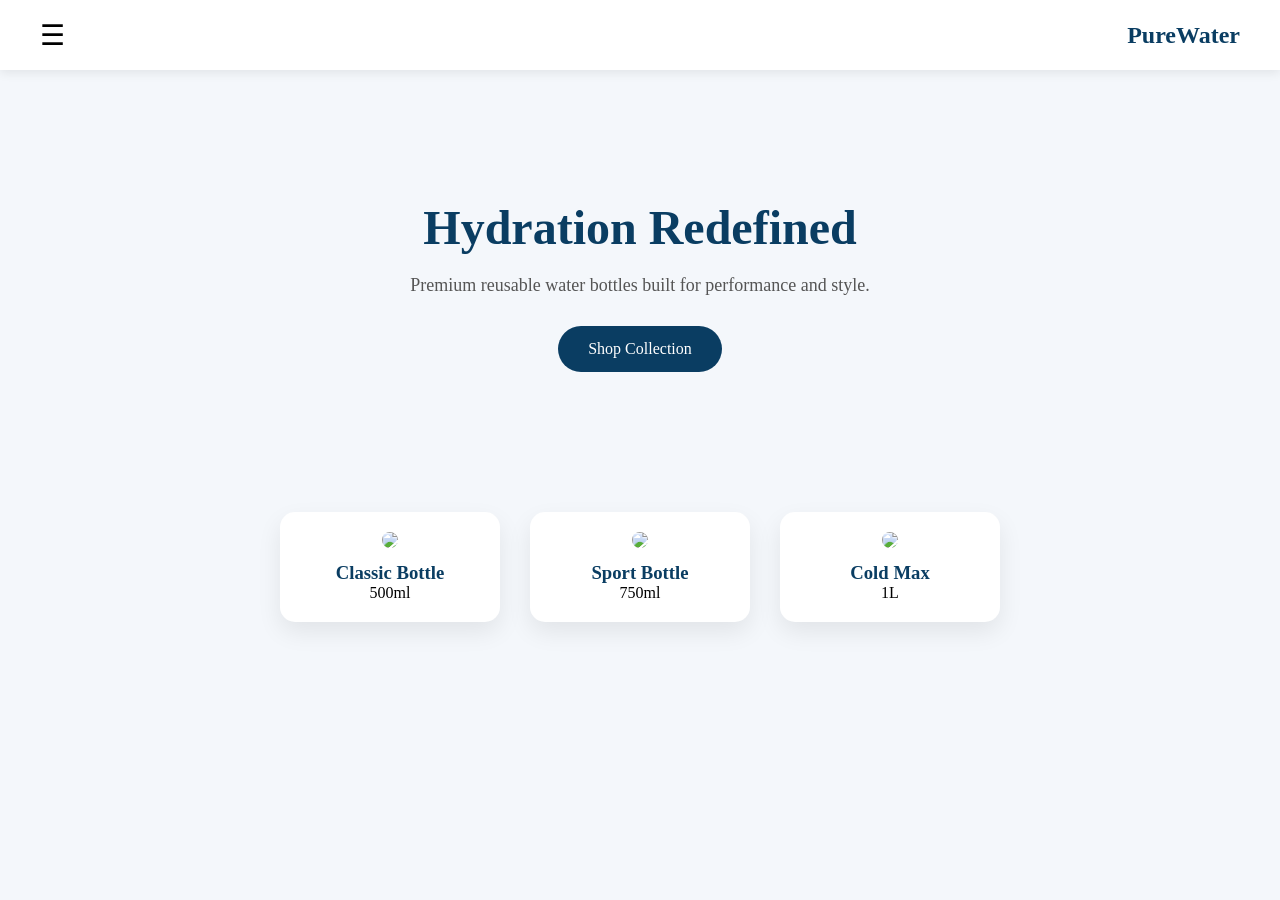
==== index.html @ 7e076cb0 "Add files via upload" ====
<!DOCTYPE html>

<html>
<head>
<title>PureWater | Home</title>

<style>

*{
margin:0;
padding:0;
box-sizing:border-box;
font-family:Segoe UI;
}

body{
background:#f4f7fb;
}

/* NAVBAR */

.navbar{
position:fixed;
top:0;
width:100%;
height:70px;
background:white;
display:flex;
align-items:center;
justify-content:space-between;
padding:0 40px;
box-shadow:0 3px 10px rgba(0,0,0,0.08);
z-index:1000;
}

.logo{
font-size:24px;
font-weight:bold;
color:#0a3d62;
}

.menu-btn{
font-size:28px;
cursor:pointer;
}

/* SIDEBAR */

.sidebar{
position:fixed;
left:-260px;
top:0;
width:260px;
height:100%;
background:#0a3d62;
color:white;
padding:40px;
transition:0.4s;
z-index:2000;
}

.sidebar.active{
left:0;
}

.sidebar h2{
margin-bottom:30px;
}

.sidebar a{
display:block;
color:white;
text-decoration:none;
margin:15px 0;
font-size:18px;
}

.sidebar a:hover{
color:#9bd2ff;
}

/* OVERLAY */

.overlay{
position:fixed;
width:100%;
height:100%;
background:rgba(0,0,0,0.3);
opacity:0;
visibility:hidden;
transition:0.3s;
}

.overlay.active{
opacity:1;
visibility:visible;
}

/* HERO */

.hero{
margin-top:120px;
padding:80px;
text-align:center;
}

.hero h1{
font-size:48px;
color:#0a3d62;
margin-bottom:20px;
}

.hero p{
font-size:18px;
color:#555;
margin-bottom:30px;
}

.hero button{
padding:14px 30px;
border:none;
background:#0a3d62;
color:white;
border-radius:30px;
font-size:16px;
cursor:pointer;
}

/* PRODUCTS */

.products{
display:flex;
justify-content:center;
gap:30px;
padding:60px;
flex-wrap:wrap;
}

.card{
background:white;
padding:20px;
border-radius:15px;
width:220px;
text-align:center;
box-shadow:0 10px 25px rgba(0,0,0,0.08);
transition:0.3s;
}

.card:hover{
transform:translateY(-10px);
}

.card img{
width:100%;
border-radius:10px;
}

.card h3{
margin-top:10px;
color:#0a3d62;
}

</style>

</head>

<body>

<div class="sidebar" id="sidebar">

<h2>Menu</h2>

<a href="home.html">Home</a> <a href="gallery.html">Gallery</a> <a href="contact.html">Contact</a>

</div>

<div class="overlay" id="overlay" onclick="toggleMenu()"></div>

<div class="navbar">

<div class="menu-btn" onclick="toggleMenu()">☰</div>

<div class="logo">PureWater</div>

</div>

<div class="hero">

<h1>Hydration Redefined</h1>

<p>Premium reusable water bottles built for performance and style.</p>

<button>Shop Collection</button>

</div>

<div class="products">

<div class="card">
<img src="https://via.placeholder.com/200">
<h3>Classic Bottle</h3>
<p>500ml</p>
</div>

<div class="card">
<img src="https://via.placeholder.com/200">
<h3>Sport Bottle</h3>
<p>750ml</p>
</div>

<div class="card">
<img src="https://via.placeholder.com/200">
<h3>Cold Max</h3>
<p>1L</p>
</div>

</div>

<script>

function toggleMenu(){
document.getElementById("sidebar").classList.toggle("active");
document.getElementById("overlay").classList.toggle("active");
}

</script>

</body>
</html>
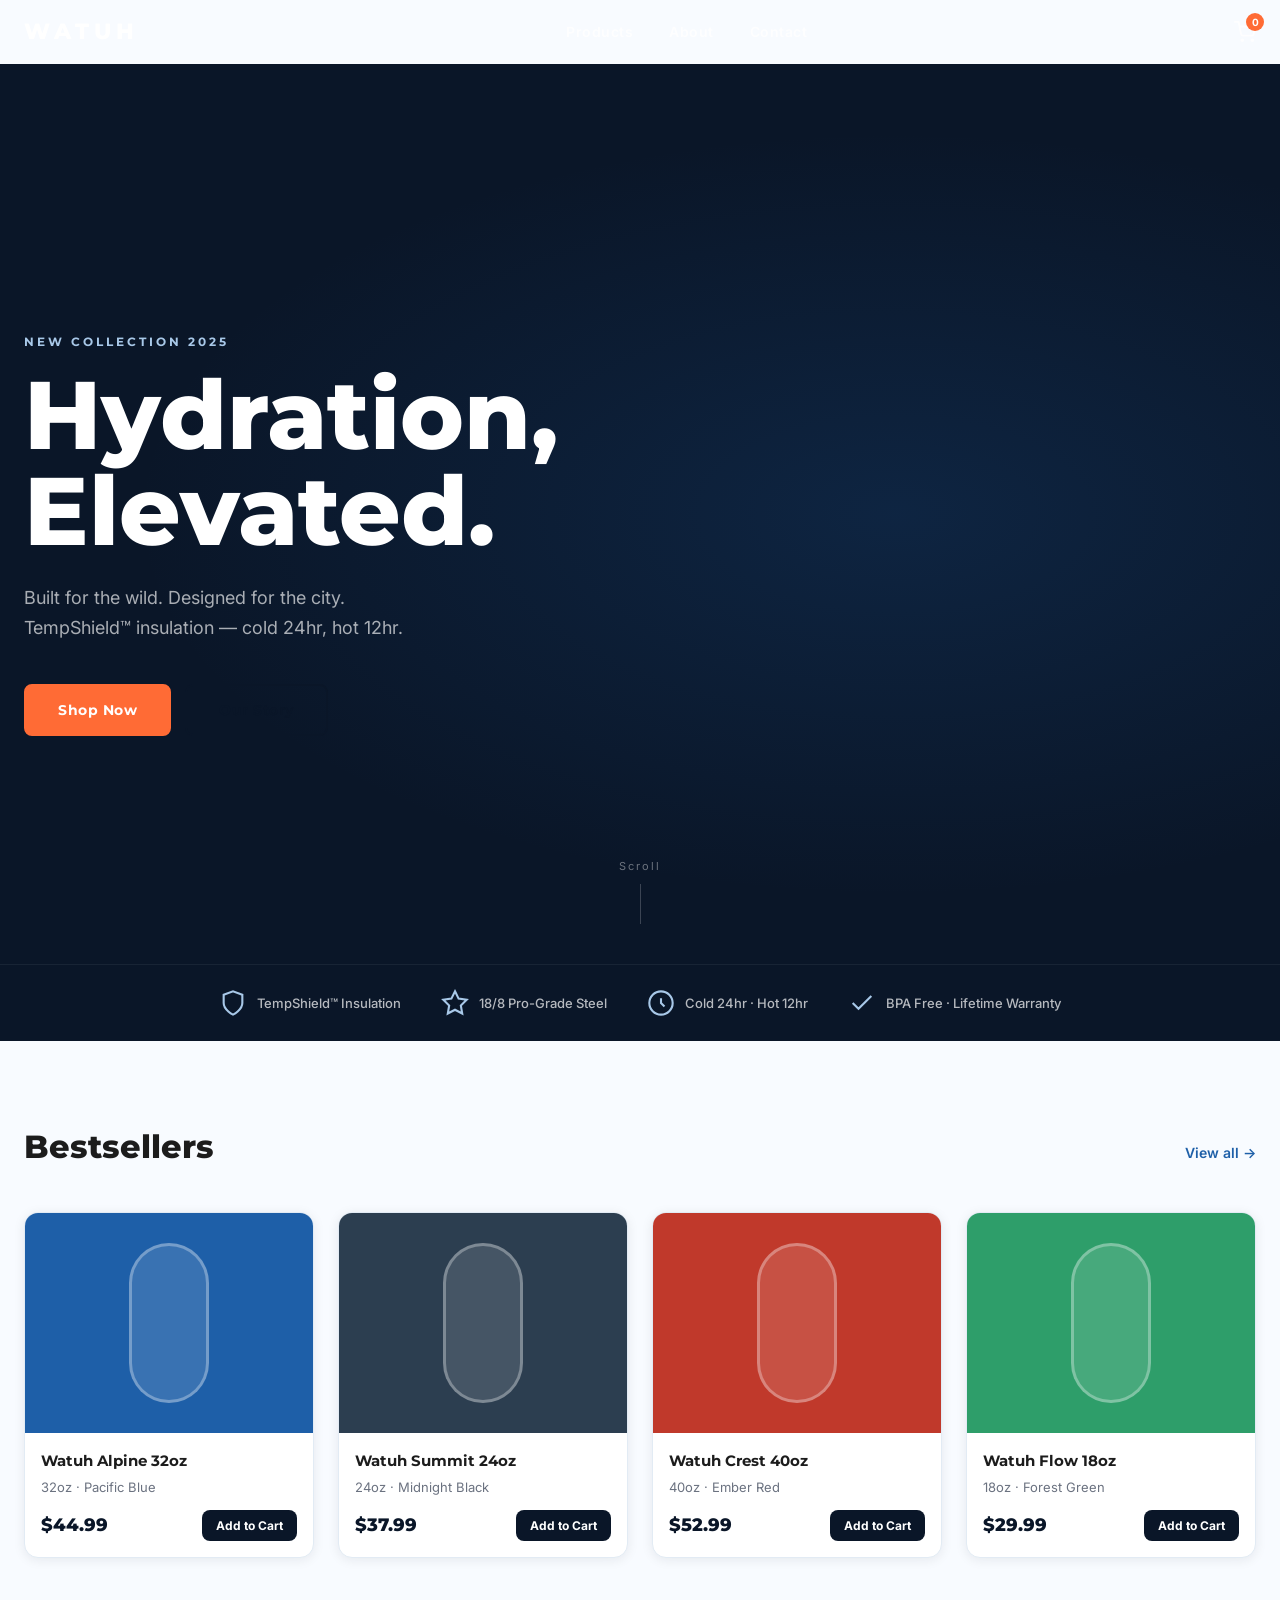
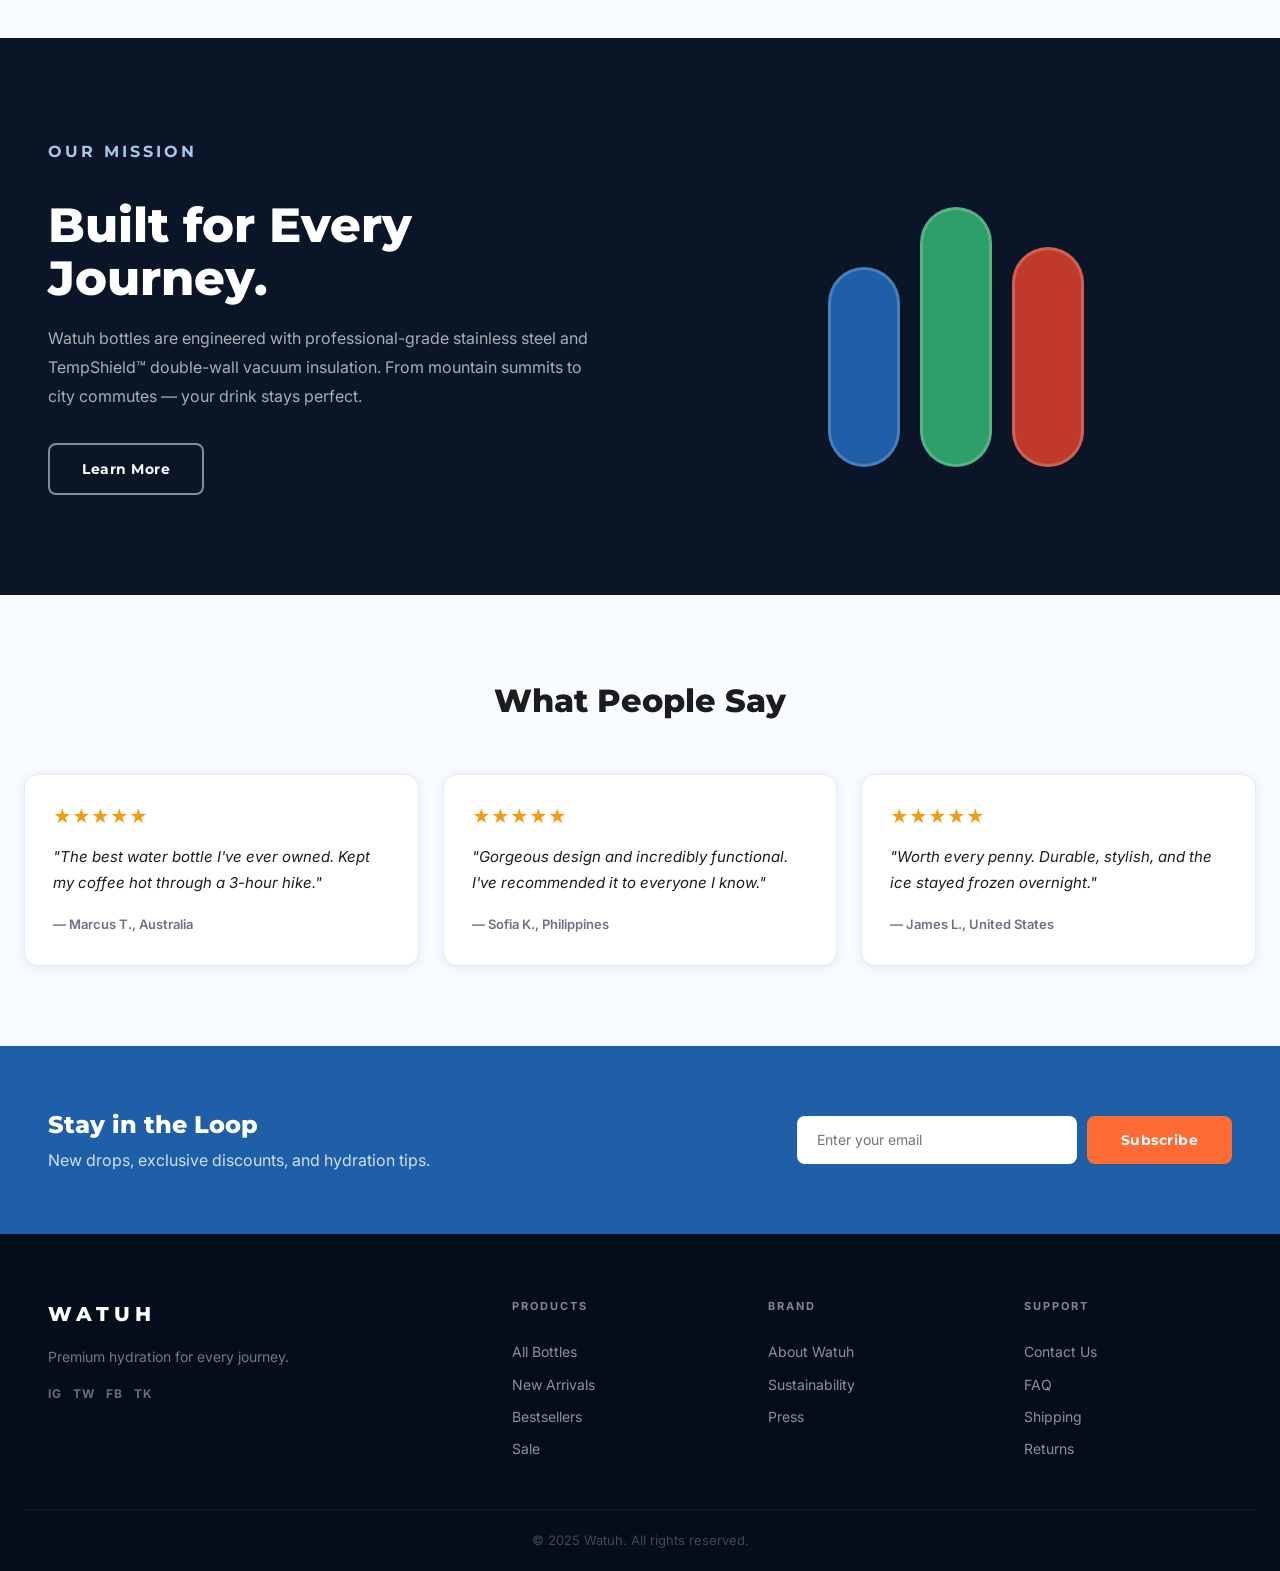
==== commit 5d99d3e3: "Add files via upload" ====
--- a/index.html
+++ b/index.html
@@ -1,229 +1,222 @@
-<!DOCTYPE html>
-
-<html>
-<head>
-<title>PureWater | Home</title>
-
-<style>
-
-*{
-margin:0;
-padding:0;
-box-sizing:border-box;
-font-family:Segoe UI;
-}
-
-body{
-background:#f4f7fb;
-}
-
-/* NAVBAR */
-
-.navbar{
-position:fixed;
-top:0;
-width:100%;
-height:70px;
-background:white;
-display:flex;
-align-items:center;
-justify-content:space-between;
-padding:0 40px;
-box-shadow:0 3px 10px rgba(0,0,0,0.08);
-z-index:1000;
-}
-
-.logo{
-font-size:24px;
-font-weight:bold;
-color:#0a3d62;
-}
-
-.menu-btn{
-font-size:28px;
-cursor:pointer;
-}
-
-/* SIDEBAR */
-
-.sidebar{
-position:fixed;
-left:-260px;
-top:0;
-width:260px;
-height:100%;
-background:#0a3d62;
-color:white;
-padding:40px;
-transition:0.4s;
-z-index:2000;
-}
-
-.sidebar.active{
-left:0;
-}
-
-.sidebar h2{
-margin-bottom:30px;
-}
-
-.sidebar a{
-display:block;
-color:white;
-text-decoration:none;
-margin:15px 0;
-font-size:18px;
-}
-
-.sidebar a:hover{
-color:#9bd2ff;
-}
-
-/* OVERLAY */
-
-.overlay{
-position:fixed;
-width:100%;
-height:100%;
-background:rgba(0,0,0,0.3);
-opacity:0;
-visibility:hidden;
-transition:0.3s;
-}
-
-.overlay.active{
-opacity:1;
-visibility:visible;
-}
-
-/* HERO */
-
-.hero{
-margin-top:120px;
-padding:80px;
-text-align:center;
-}
-
-.hero h1{
-font-size:48px;
-color:#0a3d62;
-margin-bottom:20px;
-}
-
-.hero p{
-font-size:18px;
-color:#555;
-margin-bottom:30px;
-}
-
-.hero button{
-padding:14px 30px;
-border:none;
-background:#0a3d62;
-color:white;
-border-radius:30px;
-font-size:16px;
-cursor:pointer;
-}
-
-/* PRODUCTS */
-
-.products{
-display:flex;
-justify-content:center;
-gap:30px;
-padding:60px;
-flex-wrap:wrap;
-}
-
-.card{
-background:white;
-padding:20px;
-border-radius:15px;
-width:220px;
-text-align:center;
-box-shadow:0 10px 25px rgba(0,0,0,0.08);
-transition:0.3s;
-}
-
-.card:hover{
-transform:translateY(-10px);
-}
-
-.card img{
-width:100%;
-border-radius:10px;
-}
-
-.card h3{
-margin-top:10px;
-color:#0a3d62;
-}
-
-</style>
-
-</head>
-
-<body>
-
-<div class="sidebar" id="sidebar">
-
-<h2>Menu</h2>
-
-<a href="home.html">Home</a> <a href="gallery.html">Gallery</a> <a href="contact.html">Contact</a>
-
-</div>
-
-<div class="overlay" id="overlay" onclick="toggleMenu()"></div>
-
-<div class="navbar">
-
-<div class="menu-btn" onclick="toggleMenu()">☰</div>
-
-<div class="logo">PureWater</div>
-
-</div>
-
-<div class="hero">
-
-<h1>Hydration Redefined</h1>
-
-<p>Premium reusable water bottles built for performance and style.</p>
-
-<button>Shop Collection</button>
-
-</div>
-
-<div class="products">
-
-<div class="card">
-<img src="https://via.placeholder.com/200">
-<h3>Classic Bottle</h3>
-<p>500ml</p>
-</div>
-
-<div class="card">
-<img src="https://via.placeholder.com/200">
-<h3>Sport Bottle</h3>
-<p>750ml</p>
-</div>
-
-<div class="card">
-<img src="https://via.placeholder.com/200">
-<h3>Cold Max</h3>
-<p>1L</p>
-</div>
-
-</div>
-
-<script>
-
-function toggleMenu(){
-document.getElementById("sidebar").classList.toggle("active");
-document.getElementById("overlay").classList.toggle("active");
-}
-
-</script>
-
-</body>
-</html>
+<!DOCTYPE html>
+<html lang="en">
+<head>
+  <meta charset="UTF-8" />
+  <meta name="viewport" content="width=device-width, initial-scale=1.0" />
+  <title>Watuh — Premium Hydration</title>
+  <link rel="stylesheet" href="style.css" />
+  <link href="https://fonts.googleapis.com/css2?family=Montserrat:wght@400;600;700;800&family=Inter:wght@400;500&display=swap" rel="stylesheet" />
+</head>
+<body>
+
+  <!-- NAVBAR -->
+  <nav class="navbar" id="navbar">
+    <div class="nav-inner">
+      <a href="index.html" class="logo">WATUH</a>
+      <ul class="nav-links">
+        <li><a href="products.html">Products</a></li>
+        <li><a href="about.html">About</a></li>
+        <li><a href="contact.html">Contact</a></li>
+      </ul>
+      <div class="nav-actions">
+        <a href="cart.html" class="cart-icon">
+          <svg width="22" height="22" viewBox="0 0 24 24" fill="none" stroke="currentColor" stroke-width="2" stroke-linecap="round" stroke-linejoin="round"><circle cx="9" cy="21" r="1"/><circle cx="20" cy="21" r="1"/><path d="M1 1h4l2.68 13.39a2 2 0 0 0 2 1.61h9.72a2 2 0 0 0 2-1.61L23 6H6"/></svg>
+          <span class="cart-count" id="cartCount">0</span>
+        </a>
+        <button class="hamburger" id="hamburger">&#9776;</button>
+      </div>
+    </div>
+    <div class="mobile-menu" id="mobileMenu">
+      <a href="products.html">Products</a>
+      <a href="about.html">About</a>
+      <a href="contact.html">Contact</a>
+      <a href="cart.html">Cart</a>
+    </div>
+  </nav>
+
+  <!-- HERO -->
+  <section class="hero">
+    <div class="hero-content">
+      <p class="eyebrow">New Collection 2025</p>
+      <h1>Hydration,<br>Elevated.</h1>
+      <p class="hero-sub">Built for the wild. Designed for the city.<br>TempShield™ insulation — cold 24hr, hot 12hr.</p>
+      <div class="hero-btns">
+        <a href="products.html" class="btn btn-primary">Shop Now</a>
+        <a href="about.html" class="btn btn-outline">Our Story</a>
+      </div>
+    </div>
+    <div class="hero-scroll">
+      <span>Scroll</span>
+      <div class="scroll-line"></div>
+    </div>
+  </section>
+
+  <!-- FEATURES STRIP -->
+  <section class="features-strip">
+    <div class="container">
+      <div class="feature-item">
+        <svg width="28" height="28" viewBox="0 0 24 24" fill="none" stroke="currentColor" stroke-width="1.8"><path d="M12 22s8-4 8-10V5l-8-3-8 3v7c0 6 8 10 8 10z"/></svg>
+        <span>TempShield™ Insulation</span>
+      </div>
+      <div class="feature-item">
+        <svg width="28" height="28" viewBox="0 0 24 24" fill="none" stroke="currentColor" stroke-width="1.8"><path d="M12 2l3.09 6.26L22 9.27l-5 4.87 1.18 6.88L12 17.77l-6.18 3.25L7 14.14 2 9.27l6.91-1.01L12 2z"/></svg>
+        <span>18/8 Pro-Grade Steel</span>
+      </div>
+      <div class="feature-item">
+        <svg width="28" height="28" viewBox="0 0 24 24" fill="none" stroke="currentColor" stroke-width="1.8"><circle cx="12" cy="12" r="10"/><path d="M12 8v4l3 3"/></svg>
+        <span>Cold 24hr · Hot 12hr</span>
+      </div>
+      <div class="feature-item">
+        <svg width="28" height="28" viewBox="0 0 24 24" fill="none" stroke="currentColor" stroke-width="1.8"><polyline points="20 6 9 17 4 12"/></svg>
+        <span>BPA Free · Lifetime Warranty</span>
+      </div>
+    </div>
+  </section>
+
+  <!-- FEATURED PRODUCTS -->
+  <section class="section" id="featured">
+    <div class="container">
+      <div class="section-header">
+        <h2>Bestsellers</h2>
+        <a href="products.html" class="see-all">View all &rarr;</a>
+      </div>
+      <div class="product-grid" id="featuredGrid"></div>
+    </div>
+  </section>
+
+  <!-- BRAND STORY BANNER -->
+  <section class="brand-banner">
+    <div class="container brand-banner-inner">
+      <div class="brand-text">
+        <p class="eyebrow" style="color:#a8c8e8;">Our Mission</p>
+        <h2>Built for Every<br>Journey.</h2>
+        <p>Watuh bottles are engineered with professional-grade stainless steel and TempShield™ double-wall vacuum insulation. From mountain summits to city commutes — your drink stays perfect.</p>
+        <a href="about.html" class="btn btn-outline-light">Learn More</a>
+      </div>
+      <div class="brand-visual">
+        <div class="bottle-showcase">
+          <div class="bottle b1"></div>
+          <div class="bottle b2"></div>
+          <div class="bottle b3"></div>
+        </div>
+      </div>
+    </div>
+  </section>
+
+  <!-- TESTIMONIALS -->
+  <section class="section">
+    <div class="container">
+      <h2 class="center-title">What People Say</h2>
+      <div class="testimonials-grid">
+        <div class="testimonial-card">
+          <div class="stars">&#9733;&#9733;&#9733;&#9733;&#9733;</div>
+          <p>"The best water bottle I've ever owned. Kept my coffee hot through a 3-hour hike."</p>
+          <span class="reviewer">— Marcus T., Australia</span>
+        </div>
+        <div class="testimonial-card">
+          <div class="stars">&#9733;&#9733;&#9733;&#9733;&#9733;</div>
+          <p>"Gorgeous design and incredibly functional. I've recommended it to everyone I know."</p>
+          <span class="reviewer">— Sofia K., Philippines</span>
+        </div>
+        <div class="testimonial-card">
+          <div class="stars">&#9733;&#9733;&#9733;&#9733;&#9733;</div>
+          <p>"Worth every penny. Durable, stylish, and the ice stayed frozen overnight."</p>
+          <span class="reviewer">— James L., United States</span>
+        </div>
+      </div>
+    </div>
+  </section>
+
+  <!-- NEWSLETTER -->
+  <section class="newsletter">
+    <div class="container newsletter-inner">
+      <div>
+        <h3>Stay in the Loop</h3>
+        <p>New drops, exclusive discounts, and hydration tips.</p>
+      </div>
+      <form class="newsletter-form" onsubmit="handleNewsletter(event)">
+        <input type="email" placeholder="Enter your email" required />
+        <button type="submit" class="btn btn-primary">Subscribe</button>
+      </form>
+    </div>
+  </section>
+
+  <!-- FOOTER -->
+  <footer class="footer">
+    <div class="container footer-inner">
+      <div class="footer-brand">
+        <span class="logo">WATUH</span>
+        <p>Premium hydration for every journey.</p>
+        <div class="socials">
+          <a href="#" aria-label="Instagram">IG</a>
+          <a href="#" aria-label="Twitter">TW</a>
+          <a href="#" aria-label="Facebook">FB</a>
+          <a href="#" aria-label="TikTok">TK</a>
+        </div>
+      </div>
+      <div class="footer-links">
+        <h4>Products</h4>
+        <a href="products.html">All Bottles</a>
+        <a href="products.html">New Arrivals</a>
+        <a href="products.html">Bestsellers</a>
+        <a href="products.html">Sale</a>
+      </div>
+      <div class="footer-links">
+        <h4>Brand</h4>
+        <a href="about.html">About Watuh</a>
+        <a href="about.html">Sustainability</a>
+        <a href="about.html">Press</a>
+      </div>
+      <div class="footer-links">
+        <h4>Support</h4>
+        <a href="contact.html">Contact Us</a>
+        <a href="#">FAQ</a>
+        <a href="#">Shipping</a>
+        <a href="#">Returns</a>
+      </div>
+    </div>
+    <div class="footer-bottom">
+      <p>&copy; 2025 Watuh. All rights reserved.</p>
+    </div>
+  </footer>
+
+  <script src="script.js"></script>
+  <script>
+    // Load featured products (first 4)
+    const featuredGrid = document.getElementById('featuredGrid');
+    const featured = products.slice(0, 4);
+    featured.forEach(p => {
+      featuredGrid.innerHTML += `
+        <div class="product-card" onclick="window.location='product-detail.html?id=${p.id}'">
+          <div class="product-img" style="background:${p.color}"></div>
+          <div class="product-info">
+            <h3>${p.name}</h3>
+            <p class="product-meta">${p.size} · ${p.colorName}</p>
+            <div class="product-footer">
+              <span class="price">$${p.price}</span>
+              <button class="btn-add" onclick="event.stopPropagation(); addToCart(${p.id})">Add to Cart</button>
+            </div>
+          </div>
+        </div>`;
+    });
+
+    // Newsletter
+    function handleNewsletter(e) {
+      e.preventDefault();
+      alert('Thanks for subscribing!');
+      e.target.reset();
+    }
+
+    // Navbar scroll effect
+    window.addEventListener('scroll', () => {
+      const nav = document.getElementById('navbar');
+      nav.classList.toggle('scrolled', window.scrollY > 60);
+    });
+
+    // Hamburger
+    document.getElementById('hamburger').addEventListener('click', () => {
+      document.getElementById('mobileMenu').classList.toggle('open');
+    });
+  </script>
+</body>
+</html>
--- a/style.css
+++ b/style.css
@@ -0,0 +1,1160 @@
+/* ─── GOOGLE FONTS IMPORT ─────────────────────────────────────────────────── */
+@import url('https://fonts.googleapis.com/css2?family=Montserrat:wght@400;600;700;800&family=Inter:wght@400;500&display=swap');
+
+/* ─── CSS VARIABLES ────────────────────────────────────────────────────────── */
+:root {
+  --primary:      #0A1628;
+  --accent:       #1E5FA8;
+  --accent-light: #a8c8e8;
+  --bg:           #F8FBFF;
+  --surface:      #ffffff;
+  --border:       #E2EBF4;
+  --text:         #1C1C1C;
+  --text-muted:   #6B7280;
+  --cta:          #FF6B35;
+  --success:      #2E9E6A;
+  --font-display: 'Montserrat', sans-serif;
+  --font-body:    'Inter', sans-serif;
+  --radius:       8px;
+  --radius-lg:    14px;
+  --shadow:       0 2px 12px rgba(10,22,40,0.08);
+  --shadow-hover: 0 8px 32px rgba(30,95,168,0.14);
+  --max-w:        1280px;
+}
+
+/* ─── RESET ─────────────────────────────────────────────────────────────────── */
+*, *::before, *::after { box-sizing: border-box; margin: 0; padding: 0; }
+html { scroll-behavior: smooth; }
+body {
+  font-family: var(--font-body);
+  background: var(--bg);
+  color: var(--text);
+  line-height: 1.6;
+  font-size: 16px;
+}
+a { text-decoration: none; color: inherit; }
+ul { list-style: none; }
+img { max-width: 100%; display: block; }
+button { cursor: pointer; font-family: var(--font-body); }
+input, select, textarea { font-family: var(--font-body); font-size: 15px; }
+
+/* ─── CONTAINER ─────────────────────────────────────────────────────────────── */
+.container {
+  width: 100%;
+  max-width: var(--max-w);
+  margin: 0 auto;
+  padding: 0 24px;
+}
+
+/* ─── BUTTONS ────────────────────────────────────────────────────────────────── */
+.btn {
+  display: inline-flex;
+  align-items: center;
+  justify-content: center;
+  padding: 13px 32px;
+  border-radius: var(--radius);
+  font-family: var(--font-display);
+  font-weight: 700;
+  font-size: 14px;
+  letter-spacing: 0.5px;
+  border: 2px solid transparent;
+  transition: all 0.2s ease;
+  cursor: pointer;
+}
+.btn-primary {
+  background: var(--cta);
+  color: #fff;
+  border-color: var(--cta);
+}
+.btn-primary:hover { background: #e85c26; border-color: #e85c26; transform: translateY(-1px); }
+.btn-outline {
+  background: transparent;
+  color: var(--primary);
+  border-color: var(--primary);
+}
+.btn-outline:hover { background: var(--primary); color: #fff; }
+.btn-outline-light {
+  background: transparent;
+  color: #fff;
+  border: 2px solid rgba(255,255,255,0.5);
+}
+.btn-outline-light:hover { background: rgba(255,255,255,0.1); }
+.btn-full { width: 100%; }
+
+/* ─── NAVBAR ─────────────────────────────────────────────────────────────────── */
+.navbar {
+  position: sticky;
+  top: 0;
+  z-index: 1000;
+  background: transparent;
+  transition: background 0.3s, box-shadow 0.3s;
+}
+.navbar.scrolled {
+  background: var(--primary);
+  box-shadow: 0 1px 0 rgba(255,255,255,0.06);
+}
+.nav-inner {
+  display: flex;
+  align-items: center;
+  justify-content: space-between;
+  height: 64px;
+  max-width: var(--max-w);
+  margin: 0 auto;
+  padding: 0 24px;
+}
+.logo {
+  font-family: var(--font-display);
+  font-weight: 800;
+  font-size: 22px;
+  color: #fff;
+  letter-spacing: 5px;
+  text-decoration: none;
+}
+.nav-links {
+  display: flex;
+  gap: 36px;
+}
+.nav-links a {
+  color: rgba(255,255,255,0.8);
+  font-size: 14px;
+  font-weight: 600;
+  letter-spacing: 0.5px;
+  transition: color 0.2s;
+}
+.nav-links a:hover, .nav-links a.active { color: #fff; }
+.nav-actions { display: flex; align-items: center; gap: 16px; }
+.cart-icon {
+  position: relative;
+  color: rgba(255,255,255,0.8);
+  display: flex;
+  align-items: center;
+  transition: color 0.2s;
+}
+.cart-icon:hover { color: #fff; }
+.cart-count {
+  position: absolute;
+  top: -8px; right: -8px;
+  background: var(--cta);
+  color: #fff;
+  font-size: 10px;
+  font-weight: 700;
+  border-radius: 50%;
+  width: 18px; height: 18px;
+  display: flex; align-items: center; justify-content: center;
+}
+.hamburger {
+  display: none;
+  background: none;
+  border: none;
+  color: #fff;
+  font-size: 22px;
+}
+.mobile-menu {
+  display: none;
+  flex-direction: column;
+  background: var(--primary);
+  padding: 0;
+  max-height: 0;
+  overflow: hidden;
+  transition: max-height 0.3s, padding 0.3s;
+}
+.mobile-menu.open {
+  display: flex;
+  max-height: 300px;
+  padding: 12px 24px 20px;
+}
+.mobile-menu a {
+  color: rgba(255,255,255,0.8);
+  padding: 12px 0;
+  font-size: 15px;
+  font-weight: 600;
+  border-bottom: 1px solid rgba(255,255,255,0.06);
+}
+
+/* ─── HERO ───────────────────────────────────────────────────────────────────── */
+.hero {
+  min-height: 100vh;
+  background: var(--primary);
+  display: flex;
+  align-items: center;
+  padding: 120px 24px 80px;
+  position: relative;
+  overflow: hidden;
+}
+.hero::before {
+  content: '';
+  position: absolute;
+  inset: 0;
+  background: radial-gradient(ellipse at 70% 50%, rgba(30,95,168,0.2) 0%, transparent 60%);
+  pointer-events: none;
+}
+.hero-content {
+  max-width: var(--max-w);
+  margin: 0 auto;
+  width: 100%;
+  position: relative;
+  z-index: 1;
+}
+.eyebrow {
+  font-family: var(--font-display);
+  font-size: 12px;
+  font-weight: 700;
+  letter-spacing: 3px;
+  text-transform: uppercase;
+  color: var(--accent-light);
+  margin-bottom: 16px;
+}
+.hero h1 {
+  font-family: var(--font-display);
+  font-weight: 800;
+  font-size: clamp(52px, 8vw, 96px);
+  color: #fff;
+  line-height: 1.0;
+  margin-bottom: 24px;
+}
+.hero-sub {
+  font-size: 18px;
+  color: rgba(255,255,255,0.65);
+  max-width: 480px;
+  margin-bottom: 40px;
+  line-height: 1.7;
+}
+.hero-btns { display: flex; gap: 14px; flex-wrap: wrap; }
+.hero-scroll {
+  position: absolute;
+  bottom: 40px;
+  left: 50%;
+  transform: translateX(-50%);
+  display: flex;
+  flex-direction: column;
+  align-items: center;
+  gap: 8px;
+  color: rgba(255,255,255,0.4);
+  font-size: 11px;
+  letter-spacing: 2px;
+}
+.scroll-line {
+  width: 1px;
+  height: 40px;
+  background: rgba(255,255,255,0.2);
+  animation: scrollPulse 2s ease-in-out infinite;
+}
+@keyframes scrollPulse {
+  0%, 100% { opacity: 0.2; transform: scaleY(1); }
+  50% { opacity: 0.8; transform: scaleY(1.2); }
+}
+
+/* ─── FEATURES STRIP ────────────────────────────────────────────────────────── */
+.features-strip {
+  background: var(--primary);
+  border-top: 1px solid rgba(255,255,255,0.06);
+  padding: 24px 0;
+}
+.features-strip .container {
+  display: flex;
+  justify-content: center;
+  flex-wrap: wrap;
+  gap: 40px;
+}
+.feature-item {
+  display: flex;
+  align-items: center;
+  gap: 10px;
+  color: rgba(255,255,255,0.7);
+  font-size: 13px;
+  font-weight: 500;
+}
+.feature-item svg { color: var(--accent-light); }
+
+/* ─── SECTIONS ───────────────────────────────────────────────────────────────── */
+.section { padding: 80px 0; }
+.section-header {
+  display: flex;
+  align-items: baseline;
+  justify-content: space-between;
+  margin-bottom: 40px;
+}
+.section-header h2, .section-title {
+  font-family: var(--font-display);
+  font-size: 32px;
+  font-weight: 800;
+}
+.see-all {
+  font-size: 14px;
+  color: var(--accent);
+  font-weight: 600;
+  transition: color 0.2s;
+}
+.see-all:hover { color: var(--primary); }
+.center-title {
+  font-family: var(--font-display);
+  font-size: 32px;
+  font-weight: 800;
+  text-align: center;
+  margin-bottom: 48px;
+}
+
+/* ─── PRODUCT GRID ───────────────────────────────────────────────────────────── */
+.product-grid {
+  display: grid;
+  grid-template-columns: repeat(auto-fill, minmax(260px, 1fr));
+  gap: 24px;
+}
+.product-card {
+  background: var(--surface);
+  border-radius: var(--radius-lg);
+  overflow: hidden;
+  box-shadow: var(--shadow);
+  cursor: pointer;
+  transition: transform 0.2s, box-shadow 0.2s;
+  border: 1px solid var(--border);
+}
+.product-card:hover { transform: translateY(-4px); box-shadow: var(--shadow-hover); }
+.product-img {
+  height: 220px;
+  display: flex;
+  align-items: center;
+  justify-content: center;
+  position: relative;
+  font-size: 80px;
+}
+.product-img::after {
+  content: '';
+  display: block;
+  width: 80px;
+  height: 160px;
+  background: rgba(255,255,255,0.12);
+  border-radius: 40px;
+  border: 3px solid rgba(255,255,255,0.3);
+}
+.badge-new, .badge-sale {
+  position: absolute;
+  top: 12px; left: 12px;
+  font-size: 11px;
+  font-weight: 700;
+  padding: 4px 10px;
+  border-radius: 20px;
+  letter-spacing: 0.5px;
+}
+.badge-new { background: var(--primary); color: #fff; }
+.badge-sale { background: var(--cta); color: #fff; }
+.product-info { padding: 16px; }
+.product-info h3 {
+  font-family: var(--font-display);
+  font-size: 15px;
+  font-weight: 700;
+  margin-bottom: 4px;
+}
+.product-meta {
+  font-size: 13px;
+  color: var(--text-muted);
+  margin-bottom: 4px;
+}
+.product-countries {
+  font-size: 11px;
+  color: var(--accent);
+  margin-bottom: 12px;
+  font-weight: 600;
+}
+.product-footer {
+  display: flex;
+  align-items: center;
+  justify-content: space-between;
+  margin-top: 12px;
+}
+.price {
+  font-family: var(--font-display);
+  font-weight: 800;
+  font-size: 18px;
+  color: var(--primary);
+}
+.btn-add {
+  background: var(--primary);
+  color: #fff;
+  border: none;
+  border-radius: var(--radius);
+  padding: 8px 14px;
+  font-size: 12px;
+  font-weight: 700;
+  transition: background 0.2s, transform 0.1s;
+}
+.btn-add:hover { background: var(--accent); transform: scale(1.04); }
+
+/* ─── BRAND BANNER ───────────────────────────────────────────────────────────── */
+.brand-banner {
+  background: var(--primary);
+  padding: 100px 24px;
+}
+.brand-banner-inner {
+  display: grid;
+  grid-template-columns: 1fr 1fr;
+  gap: 80px;
+  align-items: center;
+}
+.brand-text h2 {
+  font-family: var(--font-display);
+  font-weight: 800;
+  font-size: 48px;
+  color: #fff;
+  line-height: 1.1;
+  margin-bottom: 20px;
+}
+.brand-text p {
+  color: rgba(255,255,255,0.65);
+  font-size: 16px;
+  line-height: 1.8;
+  margin-bottom: 32px;
+}
+.bottle-showcase {
+  display: flex;
+  align-items: flex-end;
+  justify-content: center;
+  gap: 20px;
+  height: 300px;
+}
+.bottle {
+  border-radius: 40px;
+  border: 3px solid rgba(255,255,255,0.2);
+  transition: transform 0.3s;
+}
+.bottle:hover { transform: translateY(-8px); }
+.b1 { width: 72px; height: 200px; background: #1E5FA8; }
+.b2 { width: 72px; height: 260px; background: #2E9E6A; }
+.b3 { width: 72px; height: 220px; background: #C0392B; }
+
+/* ─── TESTIMONIALS ───────────────────────────────────────────────────────────── */
+.testimonials-grid {
+  display: grid;
+  grid-template-columns: repeat(auto-fit, minmax(280px, 1fr));
+  gap: 24px;
+}
+.testimonial-card {
+  background: var(--surface);
+  border: 1px solid var(--border);
+  border-radius: var(--radius-lg);
+  padding: 28px;
+  box-shadow: var(--shadow);
+}
+.stars { color: #F39C12; font-size: 18px; margin-bottom: 12px; }
+.testimonial-card p { font-size: 15px; line-height: 1.7; color: var(--text); margin-bottom: 16px; font-style: italic; }
+.reviewer { font-size: 13px; color: var(--text-muted); font-weight: 600; }
+
+/* ─── NEWSLETTER ────────────────────────────────────────────────────────────── */
+.newsletter {
+  background: var(--accent);
+  padding: 60px 24px;
+}
+.newsletter-inner {
+  display: flex;
+  align-items: center;
+  justify-content: space-between;
+  flex-wrap: wrap;
+  gap: 24px;
+}
+.newsletter h3 {
+  font-family: var(--font-display);
+  font-weight: 800;
+  font-size: 24px;
+  color: #fff;
+}
+.newsletter p { color: rgba(255,255,255,0.8); margin-top: 4px; }
+.newsletter-form {
+  display: flex;
+  gap: 10px;
+  flex-wrap: wrap;
+}
+.newsletter-form input {
+  padding: 12px 20px;
+  border: none;
+  border-radius: var(--radius);
+  font-size: 14px;
+  width: 280px;
+  outline: none;
+}
+
+/* ─── FOOTER ─────────────────────────────────────────────────────────────────── */
+.footer { background: #040d1a; padding: 64px 24px 0; }
+.footer-inner {
+  display: grid;
+  grid-template-columns: 2fr 1fr 1fr 1fr;
+  gap: 48px;
+  margin: 0 auto;
+  max-width: var(--max-w);
+  padding-bottom: 48px;
+}
+.footer-brand .logo { font-size: 20px; display: inline-block; margin-bottom: 10px; }
+.footer-brand p { color: rgba(255,255,255,0.45); font-size: 14px; margin-top: 6px; }
+.socials { display: flex; gap: 12px; margin-top: 16px; }
+.socials a {
+  color: rgba(255,255,255,0.4);
+  font-size: 12px;
+  font-weight: 700;
+  letter-spacing: 0.5px;
+  transition: color 0.2s;
+}
+.socials a:hover { color: #fff; }
+.footer-links h4 {
+  color: rgba(255,255,255,0.5);
+  font-size: 11px;
+  font-weight: 700;
+  letter-spacing: 2px;
+  text-transform: uppercase;
+  margin-bottom: 16px;
+}
+.footer-links { display: flex; flex-direction: column; gap: 10px; }
+.footer-links a {
+  color: rgba(255,255,255,0.55);
+  font-size: 14px;
+  transition: color 0.2s;
+}
+.footer-links a:hover { color: #fff; }
+.footer-bottom {
+  border-top: 1px solid rgba(255,255,255,0.06);
+  padding: 20px 24px;
+  text-align: center;
+  max-width: var(--max-w);
+  margin: 0 auto;
+}
+.footer-bottom p { color: rgba(255,255,255,0.25); font-size: 13px; }
+
+/* ─── PAGE HEADER ────────────────────────────────────────────────────────────── */
+.page-header {
+  background: var(--primary);
+  padding: 80px 24px 48px;
+  margin-top: 0;
+}
+.page-header h1 {
+  font-family: var(--font-display);
+  font-weight: 800;
+  font-size: 48px;
+  color: #fff;
+  margin-bottom: 8px;
+}
+.page-header p { color: rgba(255,255,255,0.6); font-size: 16px; }
+
+/* ─── SEARCH BAR ─────────────────────────────────────────────────────────────── */
+.search-section { padding: 24px 0; background: var(--surface); border-bottom: 1px solid var(--border); }
+.search-bar {
+  display: flex;
+  align-items: center;
+  gap: 12px;
+  background: var(--bg);
+  border: 1.5px solid var(--border);
+  border-radius: 50px;
+  padding: 10px 20px;
+  max-width: 600px;
+  transition: border-color 0.2s;
+}
+.search-bar:focus-within { border-color: var(--accent); }
+.search-bar input {
+  flex: 1;
+  border: none;
+  background: transparent;
+  outline: none;
+  font-size: 15px;
+  color: var(--text);
+}
+.search-bar svg { color: var(--text-muted); flex-shrink: 0; }
+
+/* ─── CATALOG LAYOUT ─────────────────────────────────────────────────────────── */
+.catalog-layout {
+  display: grid;
+  grid-template-columns: 240px 1fr;
+  gap: 40px;
+  padding-top: 40px;
+  padding-bottom: 80px;
+  align-items: start;
+}
+
+/* ─── FILTER SIDEBAR ─────────────────────────────────────────────────────────── */
+.filter-sidebar {
+  background: var(--surface);
+  border: 1px solid var(--border);
+  border-radius: var(--radius-lg);
+  padding: 24px;
+  position: sticky;
+  top: 80px;
+}
+.filter-header {
+  display: flex;
+  justify-content: space-between;
+  align-items: center;
+  margin-bottom: 24px;
+  padding-bottom: 16px;
+  border-bottom: 1px solid var(--border);
+}
+.filter-header h3 { font-family: var(--font-display); font-size: 16px; font-weight: 800; }
+.clear-btn {
+  background: none;
+  border: none;
+  color: var(--accent);
+  font-size: 13px;
+  font-weight: 600;
+  cursor: pointer;
+  transition: color 0.2s;
+}
+.clear-btn:hover { color: var(--primary); }
+.filter-group { margin-bottom: 24px; }
+.filter-group h4 {
+  font-family: var(--font-display);
+  font-size: 12px;
+  font-weight: 700;
+  letter-spacing: 1.5px;
+  text-transform: uppercase;
+  color: var(--text-muted);
+  margin-bottom: 12px;
+}
+.filter-group label {
+  display: flex;
+  align-items: center;
+  gap: 8px;
+  font-size: 14px;
+  color: var(--text);
+  margin-bottom: 8px;
+  cursor: pointer;
+  transition: color 0.2s;
+}
+.filter-group label:hover { color: var(--accent); }
+.filter-group input[type=checkbox] { accent-color: var(--accent); }
+.filter-group select {
+  width: 100%;
+  padding: 8px 12px;
+  border: 1px solid var(--border);
+  border-radius: var(--radius);
+  background: var(--bg);
+  color: var(--text);
+  cursor: pointer;
+  outline: none;
+}
+.filter-group input[type=range] {
+  width: 100%;
+  accent-color: var(--accent);
+  margin-top: 8px;
+}
+.color-swatches { display: flex; flex-wrap: wrap; gap: 8px; margin-top: 8px; }
+.swatch {
+  width: 28px; height: 28px;
+  border-radius: 50%;
+  border: 2.5px solid transparent;
+  cursor: pointer;
+  transition: transform 0.15s, border-color 0.15s;
+  outline: 2px solid rgba(0,0,0,0.08);
+}
+.swatch:hover { transform: scale(1.15); }
+.swatch-active { border-color: var(--primary) !important; transform: scale(1.15); }
+.results-info { font-size: 14px; color: var(--text-muted); margin-bottom: 20px; }
+.no-results { text-align: center; padding: 60px 0; font-size: 15px; color: var(--text-muted); }
+.no-results button {
+  background: none; border: none;
+  color: var(--accent); font-weight: 600; cursor: pointer; font-size: 15px;
+}
+
+/* ─── PRODUCT DETAIL ──────────────────────────────────────────────────────────── */
+.detail-layout {
+  display: grid;
+  grid-template-columns: 1fr 1fr;
+  gap: 64px;
+  padding: 60px 0;
+  align-items: start;
+}
+.detail-thumbs { display: flex; gap: 10px; margin-top: 12px; }
+.thumb {
+  width: 80px; height: 80px;
+  border-radius: var(--radius);
+  cursor: pointer;
+  border: 2px solid transparent;
+  transition: border-color 0.2s;
+}
+.thumb.active { border-color: var(--accent); }
+.detail-info h1 {
+  font-family: var(--font-display);
+  font-size: 36px;
+  font-weight: 800;
+  margin: 8px 0 12px;
+}
+.detail-rating { display: flex; align-items: center; gap: 8px; margin-bottom: 16px; }
+.detail-rating .stars { color: #F39C12; font-size: 18px; }
+.detail-price {
+  font-family: var(--font-display);
+  font-size: 32px;
+  font-weight: 800;
+  color: var(--primary);
+  margin-bottom: 16px;
+}
+.detail-desc { font-size: 15px; color: var(--text-muted); line-height: 1.8; margin-bottom: 24px; }
+.detail-options { display: flex; flex-direction: column; gap: 20px; margin-bottom: 28px; }
+.option-group label {
+  display: block;
+  font-size: 13px;
+  font-weight: 600;
+  color: var(--text-muted);
+  margin-bottom: 8px;
+  text-transform: uppercase;
+  letter-spacing: 0.5px;
+}
+.size-options { display: flex; gap: 8px; flex-wrap: wrap; }
+.size-btn {
+  padding: 8px 16px;
+  border: 1.5px solid var(--border);
+  border-radius: var(--radius);
+  font-size: 13px;
+  font-weight: 600;
+  cursor: pointer;
+  transition: all 0.15s;
+}
+.size-btn:hover, .size-btn.active {
+  border-color: var(--primary);
+  background: var(--primary);
+  color: #fff;
+}
+.color-options { display: flex; gap: 10px; }
+.color-dot {
+  width: 32px; height: 32px;
+  border-radius: 50%;
+  cursor: pointer;
+  outline: 2px solid rgba(0,0,0,0.08);
+  border: 3px solid transparent;
+  transition: all 0.15s;
+}
+.color-dot.active { border-color: var(--primary); transform: scale(1.1); }
+.qty-control {
+  display: inline-flex;
+  align-items: center;
+  border: 1.5px solid var(--border);
+  border-radius: var(--radius);
+  overflow: hidden;
+}
+.qty-control button {
+  width: 36px; height: 36px;
+  border: none;
+  background: var(--bg);
+  font-size: 18px;
+  font-weight: 700;
+  color: var(--text);
+  transition: background 0.15s;
+}
+.qty-control button:hover { background: var(--border); }
+.qty-control span {
+  width: 48px;
+  text-align: center;
+  font-weight: 700;
+  font-size: 15px;
+}
+.detail-actions { display: flex; gap: 10px; margin-bottom: 28px; }
+.detail-features { display: flex; flex-direction: column; gap: 8px; }
+.feat {
+  display: flex;
+  align-items: center;
+  gap: 10px;
+  font-size: 14px;
+  color: var(--text-muted);
+}
+.feat span { color: var(--success); font-weight: 700; }
+
+/* ─── BREADCRUMB ─────────────────────────────────────────────────────────────── */
+.breadcrumb {
+  padding: 14px 24px;
+  background: var(--surface);
+  border-bottom: 1px solid var(--border);
+  font-size: 13px;
+  color: var(--text-muted);
+}
+.breadcrumb a { color: var(--accent); transition: color 0.2s; }
+.breadcrumb a:hover { color: var(--primary); }
+
+/* ─── ABOUT PAGE ─────────────────────────────────────────────────────────────── */
+.about-hero {
+  background: var(--primary);
+  padding: 120px 24px 80px;
+}
+.about-hero h1 {
+  font-family: var(--font-display);
+  font-weight: 800;
+  font-size: clamp(40px, 6vw, 68px);
+  color: #fff;
+  line-height: 1.1;
+  margin-bottom: 20px;
+}
+.about-split {
+  display: grid;
+  grid-template-columns: 1fr 1fr;
+  gap: 80px;
+  align-items: center;
+}
+.about-visual-block {
+  height: 400px;
+  background: linear-gradient(135deg, var(--accent) 0%, #0a1628 100%);
+  border-radius: 24px;
+}
+.about-text h2 {
+  font-family: var(--font-display);
+  font-size: 36px;
+  font-weight: 800;
+  line-height: 1.2;
+  margin-bottom: 16px;
+}
+.about-text p { font-size: 15px; line-height: 1.8; color: var(--text-muted); margin-bottom: 12px; }
+.stats-section { background: var(--primary); padding: 60px 24px; }
+.stats-grid {
+  display: grid;
+  grid-template-columns: repeat(4, 1fr);
+  gap: 0;
+  text-align: center;
+}
+.stat-item {
+  display: flex;
+  flex-direction: column;
+  gap: 6px;
+  padding: 20px;
+  border-right: 1px solid rgba(255,255,255,0.08);
+}
+.stat-item:last-child { border-right: none; }
+.stat-number {
+  font-family: var(--font-display);
+  font-size: 40px;
+  font-weight: 800;
+  color: #fff;
+}
+.stat-label { font-size: 13px; color: rgba(255,255,255,0.5); font-weight: 500; }
+.values-grid {
+  display: grid;
+  grid-template-columns: repeat(auto-fit, minmax(220px, 1fr));
+  gap: 24px;
+}
+.value-card {
+  background: var(--surface);
+  border: 1px solid var(--border);
+  border-radius: var(--radius-lg);
+  padding: 28px;
+  text-align: center;
+  box-shadow: var(--shadow);
+  transition: transform 0.2s, box-shadow 0.2s;
+}
+.value-card:hover { transform: translateY(-4px); box-shadow: var(--shadow-hover); }
+.value-icon {
+  width: 56px; height: 56px;
+  background: #EEF5FF;
+  border-radius: 50%;
+  display: flex; align-items: center; justify-content: center;
+  margin: 0 auto 16px;
+  color: var(--accent);
+}
+.value-card h3 {
+  font-family: var(--font-display);
+  font-size: 16px;
+  font-weight: 700;
+  margin-bottom: 8px;
+}
+.value-card p { font-size: 14px; color: var(--text-muted); line-height: 1.6; }
+.team-grid {
+  display: grid;
+  grid-template-columns: repeat(auto-fit, minmax(160px, 1fr));
+  gap: 24px;
+  text-align: center;
+}
+.team-card { padding: 24px; }
+.team-avatar {
+  width: 90px; height: 90px;
+  border-radius: 50%;
+  margin: 0 auto 14px;
+}
+.team-card h4 {
+  font-family: var(--font-display);
+  font-size: 15px;
+  font-weight: 700;
+  margin-bottom: 4px;
+}
+.team-card p { font-size: 13px; color: var(--text-muted); }
+.about-cta {
+  background: var(--accent);
+  padding: 80px 24px;
+  text-align: center;
+}
+.about-cta h2 {
+  font-family: var(--font-display);
+  font-size: 36px;
+  font-weight: 800;
+  color: #fff;
+  margin-bottom: 10px;
+}
+.about-cta p { color: rgba(255,255,255,0.75); font-size: 16px; }
+
+/* ─── CONTACT PAGE ───────────────────────────────────────────────────────────── */
+.contact-layout {
+  display: grid;
+  grid-template-columns: 1fr 380px;
+  gap: 48px;
+  padding-top: 60px;
+  padding-bottom: 80px;
+  align-items: start;
+}
+.contact-form-card {
+  background: var(--surface);
+  border: 1px solid var(--border);
+  border-radius: var(--radius-lg);
+  padding: 40px;
+  box-shadow: var(--shadow);
+}
+.contact-form-card h2 {
+  font-family: var(--font-display);
+  font-size: 26px;
+  font-weight: 800;
+  margin-bottom: 6px;
+}
+.form-row {
+  display: grid;
+  grid-template-columns: 1fr 1fr;
+  gap: 16px;
+}
+.form-group { margin-bottom: 20px; }
+.form-group label {
+  display: block;
+  font-size: 13px;
+  font-weight: 600;
+  color: var(--text-muted);
+  margin-bottom: 6px;
+  text-transform: uppercase;
+  letter-spacing: 0.5px;
+}
+.form-group input,
+.form-group select,
+.form-group textarea {
+  width: 100%;
+  padding: 12px 16px;
+  border: 1.5px solid var(--border);
+  border-radius: var(--radius);
+  font-size: 15px;
+  color: var(--text);
+  background: var(--bg);
+  outline: none;
+  transition: border-color 0.2s;
+}
+.form-group input:focus,
+.form-group select:focus,
+.form-group textarea:focus {
+  border-color: var(--accent);
+  background: var(--surface);
+}
+.form-group textarea { resize: vertical; min-height: 120px; }
+.checkbox-group .checkbox-label {
+  display: flex;
+  align-items: flex-start;
+  gap: 10px;
+  font-size: 14px;
+  color: var(--text-muted);
+  cursor: pointer;
+}
+.checkbox-group input[type=checkbox] {
+  width: auto;
+  margin-top: 2px;
+  accent-color: var(--accent);
+}
+.form-success {
+  display: flex;
+  align-items: center;
+  gap: 10px;
+  background: #EDFAF4;
+  color: #1A7A4A;
+  border-radius: var(--radius);
+  padding: 14px 18px;
+  font-size: 14px;
+  font-weight: 600;
+  margin-top: 16px;
+}
+.info-card {
+  display: flex;
+  align-items: flex-start;
+  gap: 16px;
+  background: var(--surface);
+  border: 1px solid var(--border);
+  border-radius: var(--radius-lg);
+  padding: 20px;
+  margin-bottom: 16px;
+  box-shadow: var(--shadow);
+}
+.info-icon {
+  width: 44px; height: 44px;
+  background: #EEF5FF;
+  border-radius: var(--radius);
+  display: flex; align-items: center; justify-content: center;
+  flex-shrink: 0;
+  color: var(--accent);
+}
+.info-card h4 {
+  font-family: var(--font-display);
+  font-size: 14px;
+  font-weight: 700;
+  margin-bottom: 4px;
+}
+.info-card p { font-size: 14px; color: var(--text-muted); line-height: 1.6; }
+.social-section { margin-top: 24px; }
+.social-section h4 {
+  font-family: var(--font-display);
+  font-size: 13px;
+  font-weight: 700;
+  letter-spacing: 1px;
+  text-transform: uppercase;
+  color: var(--text-muted);
+  margin-bottom: 10px;
+}
+.social-links { display: flex; gap: 8px; flex-wrap: wrap; }
+.social-btn {
+  padding: 8px 14px;
+  border: 1px solid var(--border);
+  border-radius: var(--radius);
+  font-size: 13px;
+  font-weight: 600;
+  color: var(--text);
+  transition: all 0.2s;
+}
+.social-btn:hover {
+  background: var(--primary);
+  color: #fff;
+  border-color: var(--primary);
+}
+.faq-teaser {
+  background: var(--bg);
+  border: 1px solid var(--border);
+  border-radius: var(--radius-lg);
+  padding: 20px;
+  margin-top: 16px;
+}
+.faq-teaser h4 { font-family: var(--font-display); font-size: 15px; font-weight: 700; margin-bottom: 6px; }
+.faq-teaser p { font-size: 14px; color: var(--text-muted); }
+
+/* ─── CART PAGE ──────────────────────────────────────────────────────────────── */
+.cart-layout {
+  display: grid;
+  grid-template-columns: 1fr 360px;
+  gap: 40px;
+  padding-top: 40px;
+  padding-bottom: 80px;
+  align-items: start;
+}
+.empty-cart {
+  grid-column: 1 / -1;
+  text-align: center;
+  padding: 80px 0;
+  color: var(--text-muted);
+}
+.empty-cart h3 { font-family: var(--font-display); font-size: 24px; font-weight: 700; margin: 16px 0 8px; color: var(--text); }
+.cart-items-header {
+  display: flex;
+  justify-content: space-between;
+  align-items: center;
+  padding-bottom: 20px;
+  border-bottom: 1px solid var(--border);
+  margin-bottom: 24px;
+}
+.cart-items-header h3 { font-family: var(--font-display); font-size: 18px; font-weight: 800; }
+.cart-item {
+  display: flex;
+  gap: 20px;
+  padding: 20px 0;
+  border-bottom: 1px solid var(--border);
+  align-items: flex-start;
+}
+.cart-item-img {
+  width: 90px; height: 100px;
+  border-radius: var(--radius);
+  flex-shrink: 0;
+}
+.cart-item-info { flex: 1; }
+.cart-item-info h4 { font-family: var(--font-display); font-size: 15px; font-weight: 700; margin-bottom: 4px; }
+.cart-item-info p { font-size: 13px; color: var(--text-muted); margin-bottom: 12px; }
+.cart-item-actions { display: flex; align-items: center; gap: 16px; }
+.remove-btn {
+  background: none;
+  border: none;
+  color: #C0392B;
+  font-size: 13px;
+  font-weight: 600;
+  cursor: pointer;
+  transition: opacity 0.2s;
+}
+.remove-btn:hover { opacity: 0.7; }
+.cart-item-price {
+  font-family: var(--font-display);
+  font-weight: 800;
+  font-size: 18px;
+  color: var(--primary);
+  flex-shrink: 0;
+}
+.cart-summary {
+  background: var(--surface);
+  border: 1px solid var(--border);
+  border-radius: var(--radius-lg);
+  padding: 28px;
+  box-shadow: var(--shadow);
+  position: sticky;
+  top: 80px;
+}
+.cart-summary h3 {
+  font-family: var(--font-display);
+  font-size: 18px;
+  font-weight: 800;
+  margin-bottom: 20px;
+}
+.summary-row {
+  display: flex;
+  justify-content: space-between;
+  font-size: 14px;
+  margin-bottom: 12px;
+  color: var(--text-muted);
+}
+.summary-total {
+  font-size: 18px;
+  font-weight: 700;
+  color: var(--primary);
+  margin-top: 4px;
+}
+.summary-divider { height: 1px; background: var(--border); margin: 16px 0; }
+.free-shipping-note {
+  font-size: 12px;
+  color: var(--success);
+  font-weight: 600;
+  margin-top: 4px;
+  margin-bottom: 0;
+}
+.trust-badges {
+  display: flex;
+  flex-direction: column;
+  gap: 6px;
+  margin-top: 16px;
+  font-size: 12px;
+  color: var(--text-muted);
+  font-weight: 600;
+}
+
+/* ─── RESPONSIVE ─────────────────────────────────────────────────────────────── */
+@media (max-width: 1024px) {
+  .footer-inner { grid-template-columns: 1fr 1fr; }
+  .catalog-layout { grid-template-columns: 200px 1fr; }
+  .detail-layout { grid-template-columns: 1fr; }
+  .contact-layout { grid-template-columns: 1fr; }
+  .about-split { grid-template-columns: 1fr; }
+  .stats-grid { grid-template-columns: repeat(2, 1fr); }
+  .brand-banner-inner { grid-template-columns: 1fr; }
+  .cart-layout { grid-template-columns: 1fr; }
+}
+@media (max-width: 768px) {
+  .nav-links { display: none; }
+  .hamburger { display: block; }
+  .hero h1 { font-size: 44px; }
+  .catalog-layout { grid-template-columns: 1fr; }
+  .filter-sidebar { position: static; }
+  .footer-inner { grid-template-columns: 1fr; gap: 32px; }
+  .stats-grid { grid-template-columns: repeat(2, 1fr); }
+  .form-row { grid-template-columns: 1fr; }
+  .newsletter-inner { flex-direction: column; }
+  .newsletter-form input { width: 100%; }
+  .features-strip .container { flex-direction: column; align-items: center; gap: 20px; }
+  .detail-actions { flex-direction: column; }
+}
+@media (max-width: 480px) {
+  .product-grid { grid-template-columns: 1fr; }
+  .hero h1 { font-size: 36px; }
+  .hero-btns { flex-direction: column; }
+  .contact-form-card { padding: 24px 16px; }
+  .cart-item { flex-wrap: wrap; }
+}
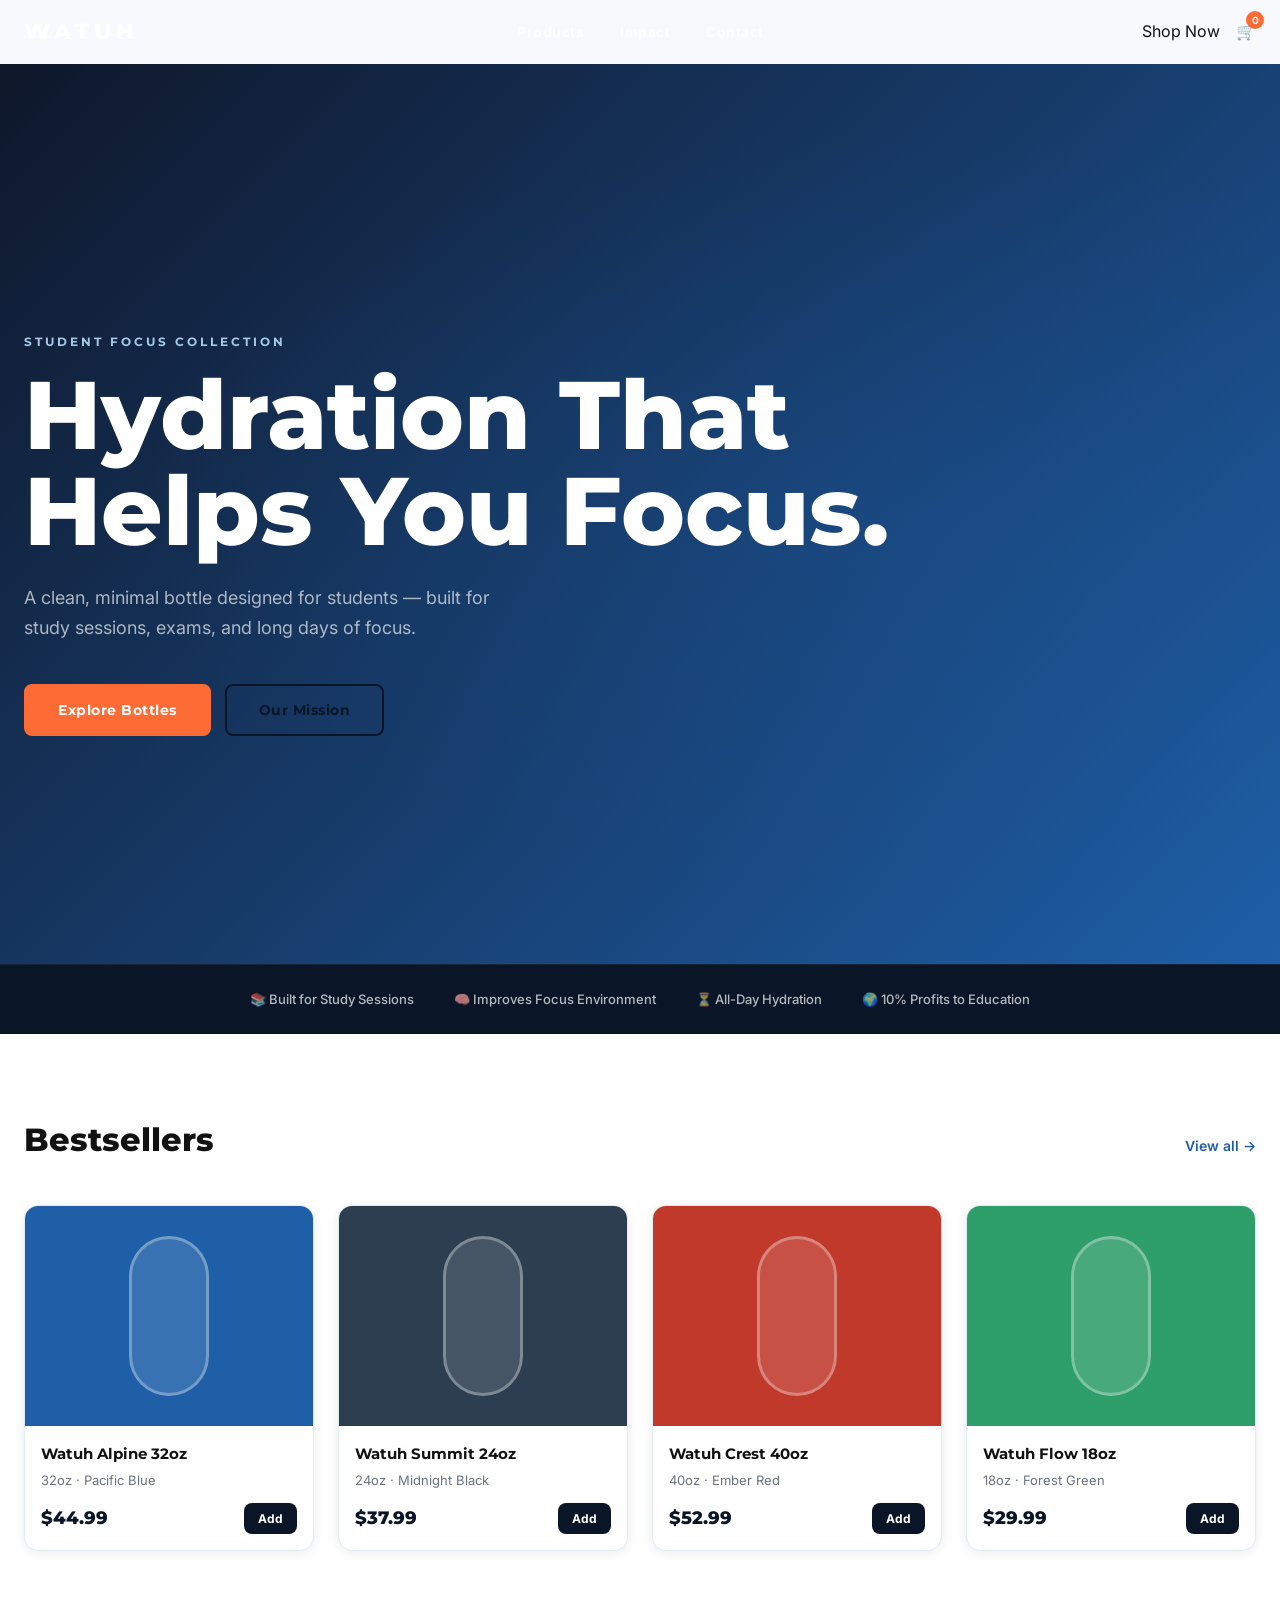
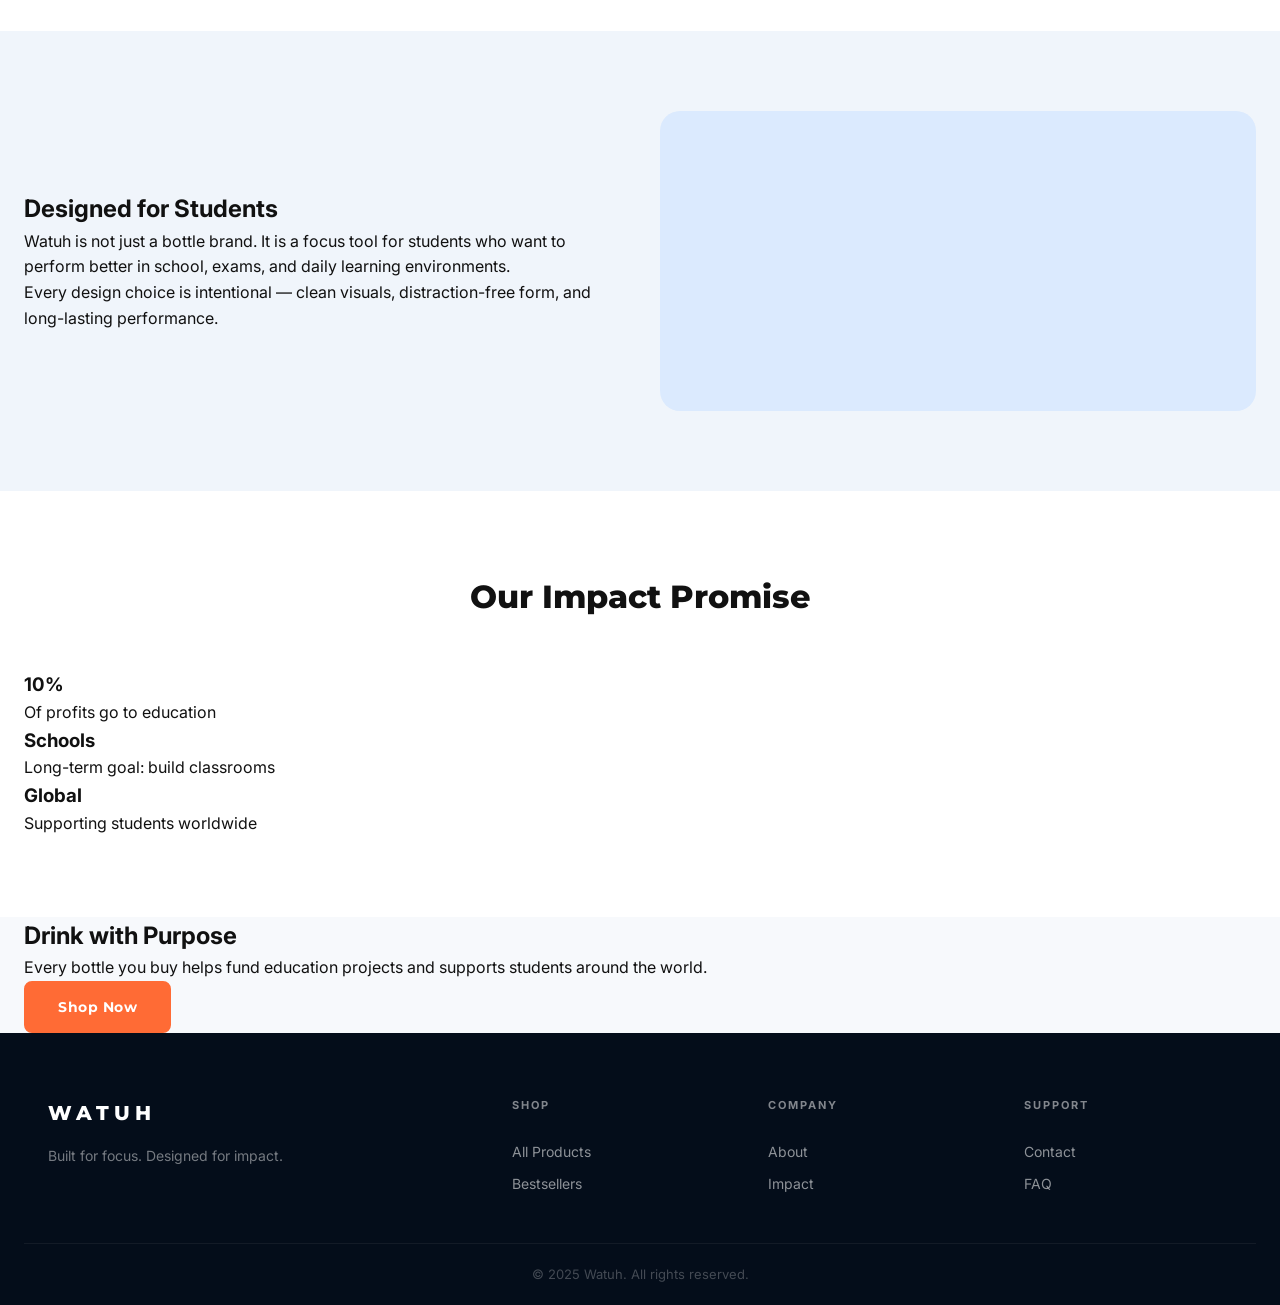
==== commit 6a66bc9e: "Add files via upload" ====
--- a/index.html
+++ b/index.html
@@ -3,220 +3,229 @@
 <head>
   <meta charset="UTF-8" />
   <meta name="viewport" content="width=device-width, initial-scale=1.0" />
-  <title>Watuh — Premium Hydration</title>
+  <title>Watuh — Built for Focus & Hydration</title>
+
   <link rel="stylesheet" href="style.css" />
   <link href="https://fonts.googleapis.com/css2?family=Montserrat:wght@400;600;700;800&family=Inter:wght@400;500&display=swap" rel="stylesheet" />
 </head>
+
 <body>
 
-  <!-- NAVBAR -->
-  <nav class="navbar" id="navbar">
-    <div class="nav-inner">
-      <a href="index.html" class="logo">WATUH</a>
-      <ul class="nav-links">
-        <li><a href="products.html">Products</a></li>
-        <li><a href="about.html">About</a></li>
-        <li><a href="contact.html">Contact</a></li>
-      </ul>
-      <div class="nav-actions">
-        <a href="cart.html" class="cart-icon">
-          <svg width="22" height="22" viewBox="0 0 24 24" fill="none" stroke="currentColor" stroke-width="2" stroke-linecap="round" stroke-linejoin="round"><circle cx="9" cy="21" r="1"/><circle cx="20" cy="21" r="1"/><path d="M1 1h4l2.68 13.39a2 2 0 0 0 2 1.61h9.72a2 2 0 0 0 2-1.61L23 6H6"/></svg>
-          <span class="cart-count" id="cartCount">0</span>
-        </a>
-        <button class="hamburger" id="hamburger">&#9776;</button>
-      </div>
-    </div>
-    <div class="mobile-menu" id="mobileMenu">
-      <a href="products.html">Products</a>
+<!-- NAVBAR -->
+<nav class="navbar" id="navbar">
+  <div class="nav-inner">
+
+    <a href="index.html" class="logo">WATUH</a>
+
+    <ul class="nav-links">
+      <li><a href="products.html">Products</a></li>
+      <li><a href="about.html">Impact</a></li>
+      <li><a href="contact.html">Contact</a></li>
+    </ul>
+
+    <div class="nav-actions">
+      <a href="products.html" class="nav-cta">Shop Now</a>
+
+      <a href="cart.html" class="cart-icon">
+        🛒 <span class="cart-count" id="cartCount">0</span>
+      </a>
+
+      <button class="hamburger" id="hamburger">&#9776;</button>
+    </div>
+
+  </div>
+</nav>
+
+<!-- HERO -->
+<section class="hero">
+
+  <div class="hero-content">
+
+    <p class="eyebrow">Student Focus Collection</p>
+
+    <h1>Hydration That<br>Helps You Focus.</h1>
+
+    <p class="hero-sub">
+      A clean, minimal bottle designed for students — built for study sessions, exams, and long days of focus.
+    </p>
+
+    <div class="hero-btns">
+      <a href="products.html" class="btn btn-primary">Explore Bottles</a>
+      <a href="about.html" class="btn btn-outline">Our Mission</a>
+    </div>
+
+  </div>
+
+</section>
+
+<!-- TRUST STRIP -->
+<section class="features-strip">
+  <div class="container">
+
+    <div class="feature-item">📚 Built for Study Sessions</div>
+    <div class="feature-item">🧠 Improves Focus Environment</div>
+    <div class="feature-item">⏳ All-Day Hydration</div>
+    <div class="feature-item">🌍 10% Profits to Education</div>
+
+  </div>
+</section>
+
+<!-- BESTSELLERS -->
+<section class="section">
+  <div class="container">
+
+    <div class="section-header">
+      <h2>Bestsellers</h2>
+      <a href="products.html" class="see-all">View all →</a>
+    </div>
+
+    <div class="product-grid" id="featuredGrid"></div>
+
+  </div>
+</section>
+
+<!-- WHY SECTION -->
+<section class="section alt-bg">
+  <div class="container split">
+
+    <div class="text">
+
+      <h2>Designed for Students</h2>
+
+      <p>
+        Watuh is not just a bottle brand. It is a focus tool for students who want to perform better in school,
+        exams, and daily learning environments.
+      </p>
+
+      <p>
+        Every design choice is intentional — clean visuals, distraction-free form, and long-lasting performance.
+      </p>
+
+    </div>
+
+    <div class="visual-box"></div>
+
+  </div>
+</section>
+
+<!-- IMPACT PREVIEW -->
+<section class="section">
+  <div class="container">
+
+    <h2 class="center-title">Our Impact Promise</h2>
+
+    <div class="impact-grid">
+
+      <div class="impact-card">
+        <h3>10%</h3>
+        <p>Of profits go to education</p>
+      </div>
+
+      <div class="impact-card">
+        <h3>Schools</h3>
+        <p>Long-term goal: build classrooms</p>
+      </div>
+
+      <div class="impact-card">
+        <h3>Global</h3>
+        <p>Supporting students worldwide</p>
+      </div>
+
+    </div>
+
+  </div>
+</section>
+
+<!-- CALL TO ACTION -->
+<section class="cta">
+  <div class="container">
+
+    <h2>Drink with Purpose</h2>
+
+    <p>
+      Every bottle you buy helps fund education projects and supports students around the world.
+    </p>
+
+    <a href="products.html" class="btn btn-primary">Shop Now</a>
+
+  </div>
+</section>
+
+<!-- FOOTER -->
+<footer class="footer">
+
+  <div class="container footer-inner">
+
+    <div class="footer-brand">
+      <span class="logo">WATUH</span>
+      <p>Built for focus. Designed for impact.</p>
+    </div>
+
+    <div class="footer-links">
+      <h4>Shop</h4>
+      <a href="products.html">All Products</a>
+      <a href="products.html">Bestsellers</a>
+    </div>
+
+    <div class="footer-links">
+      <h4>Company</h4>
       <a href="about.html">About</a>
+      <a href="about.html">Impact</a>
+    </div>
+
+    <div class="footer-links">
+      <h4>Support</h4>
       <a href="contact.html">Contact</a>
-      <a href="cart.html">Cart</a>
-    </div>
-  </nav>
-
-  <!-- HERO -->
-  <section class="hero">
-    <div class="hero-content">
-      <p class="eyebrow">New Collection 2025</p>
-      <h1>Hydration,<br>Elevated.</h1>
-      <p class="hero-sub">Built for the wild. Designed for the city.<br>TempShield™ insulation — cold 24hr, hot 12hr.</p>
-      <div class="hero-btns">
-        <a href="products.html" class="btn btn-primary">Shop Now</a>
-        <a href="about.html" class="btn btn-outline">Our Story</a>
-      </div>
-    </div>
-    <div class="hero-scroll">
-      <span>Scroll</span>
-      <div class="scroll-line"></div>
-    </div>
-  </section>
-
-  <!-- FEATURES STRIP -->
-  <section class="features-strip">
-    <div class="container">
-      <div class="feature-item">
-        <svg width="28" height="28" viewBox="0 0 24 24" fill="none" stroke="currentColor" stroke-width="1.8"><path d="M12 22s8-4 8-10V5l-8-3-8 3v7c0 6 8 10 8 10z"/></svg>
-        <span>TempShield™ Insulation</span>
-      </div>
-      <div class="feature-item">
-        <svg width="28" height="28" viewBox="0 0 24 24" fill="none" stroke="currentColor" stroke-width="1.8"><path d="M12 2l3.09 6.26L22 9.27l-5 4.87 1.18 6.88L12 17.77l-6.18 3.25L7 14.14 2 9.27l6.91-1.01L12 2z"/></svg>
-        <span>18/8 Pro-Grade Steel</span>
-      </div>
-      <div class="feature-item">
-        <svg width="28" height="28" viewBox="0 0 24 24" fill="none" stroke="currentColor" stroke-width="1.8"><circle cx="12" cy="12" r="10"/><path d="M12 8v4l3 3"/></svg>
-        <span>Cold 24hr · Hot 12hr</span>
-      </div>
-      <div class="feature-item">
-        <svg width="28" height="28" viewBox="0 0 24 24" fill="none" stroke="currentColor" stroke-width="1.8"><polyline points="20 6 9 17 4 12"/></svg>
-        <span>BPA Free · Lifetime Warranty</span>
-      </div>
-    </div>
-  </section>
-
-  <!-- FEATURED PRODUCTS -->
-  <section class="section" id="featured">
-    <div class="container">
-      <div class="section-header">
-        <h2>Bestsellers</h2>
-        <a href="products.html" class="see-all">View all &rarr;</a>
-      </div>
-      <div class="product-grid" id="featuredGrid"></div>
-    </div>
-  </section>
-
-  <!-- BRAND STORY BANNER -->
-  <section class="brand-banner">
-    <div class="container brand-banner-inner">
-      <div class="brand-text">
-        <p class="eyebrow" style="color:#a8c8e8;">Our Mission</p>
-        <h2>Built for Every<br>Journey.</h2>
-        <p>Watuh bottles are engineered with professional-grade stainless steel and TempShield™ double-wall vacuum insulation. From mountain summits to city commutes — your drink stays perfect.</p>
-        <a href="about.html" class="btn btn-outline-light">Learn More</a>
-      </div>
-      <div class="brand-visual">
-        <div class="bottle-showcase">
-          <div class="bottle b1"></div>
-          <div class="bottle b2"></div>
-          <div class="bottle b3"></div>
+      <a href="#">FAQ</a>
+    </div>
+
+  </div>
+
+  <div class="footer-bottom">
+    <p>&copy; 2025 Watuh. All rights reserved.</p>
+  </div>
+
+</footer>
+
+<script src="script.js"></script>
+
+<script>
+  // Featured products
+  const featuredGrid = document.getElementById('featuredGrid');
+  const featured = products.slice(0, 4);
+
+  featured.forEach(p => {
+    featuredGrid.innerHTML += `
+      <div class="product-card" onclick="window.location='product-detail.html?id=${p.id}'">
+
+        <div class="product-img" style="background:${p.color}"></div>
+
+        <div class="product-info">
+          <h3>${p.name}</h3>
+          <p class="product-meta">${p.size} · ${p.colorName}</p>
+
+          <div class="product-footer">
+            <span class="price">$${p.price}</span>
+            <button class="btn-add" onclick="event.stopPropagation(); addToCart(${p.id})">
+              Add
+            </button>
+          </div>
         </div>
-      </div>
-    </div>
-  </section>
-
-  <!-- TESTIMONIALS -->
-  <section class="section">
-    <div class="container">
-      <h2 class="center-title">What People Say</h2>
-      <div class="testimonials-grid">
-        <div class="testimonial-card">
-          <div class="stars">&#9733;&#9733;&#9733;&#9733;&#9733;</div>
-          <p>"The best water bottle I've ever owned. Kept my coffee hot through a 3-hour hike."</p>
-          <span class="reviewer">— Marcus T., Australia</span>
-        </div>
-        <div class="testimonial-card">
-          <div class="stars">&#9733;&#9733;&#9733;&#9733;&#9733;</div>
-          <p>"Gorgeous design and incredibly functional. I've recommended it to everyone I know."</p>
-          <span class="reviewer">— Sofia K., Philippines</span>
-        </div>
-        <div class="testimonial-card">
-          <div class="stars">&#9733;&#9733;&#9733;&#9733;&#9733;</div>
-          <p>"Worth every penny. Durable, stylish, and the ice stayed frozen overnight."</p>
-          <span class="reviewer">— James L., United States</span>
-        </div>
-      </div>
-    </div>
-  </section>
-
-  <!-- NEWSLETTER -->
-  <section class="newsletter">
-    <div class="container newsletter-inner">
-      <div>
-        <h3>Stay in the Loop</h3>
-        <p>New drops, exclusive discounts, and hydration tips.</p>
-      </div>
-      <form class="newsletter-form" onsubmit="handleNewsletter(event)">
-        <input type="email" placeholder="Enter your email" required />
-        <button type="submit" class="btn btn-primary">Subscribe</button>
-      </form>
-    </div>
-  </section>
-
-  <!-- FOOTER -->
-  <footer class="footer">
-    <div class="container footer-inner">
-      <div class="footer-brand">
-        <span class="logo">WATUH</span>
-        <p>Premium hydration for every journey.</p>
-        <div class="socials">
-          <a href="#" aria-label="Instagram">IG</a>
-          <a href="#" aria-label="Twitter">TW</a>
-          <a href="#" aria-label="Facebook">FB</a>
-          <a href="#" aria-label="TikTok">TK</a>
-        </div>
-      </div>
-      <div class="footer-links">
-        <h4>Products</h4>
-        <a href="products.html">All Bottles</a>
-        <a href="products.html">New Arrivals</a>
-        <a href="products.html">Bestsellers</a>
-        <a href="products.html">Sale</a>
-      </div>
-      <div class="footer-links">
-        <h4>Brand</h4>
-        <a href="about.html">About Watuh</a>
-        <a href="about.html">Sustainability</a>
-        <a href="about.html">Press</a>
-      </div>
-      <div class="footer-links">
-        <h4>Support</h4>
-        <a href="contact.html">Contact Us</a>
-        <a href="#">FAQ</a>
-        <a href="#">Shipping</a>
-        <a href="#">Returns</a>
-      </div>
-    </div>
-    <div class="footer-bottom">
-      <p>&copy; 2025 Watuh. All rights reserved.</p>
-    </div>
-  </footer>
-
-  <script src="script.js"></script>
-  <script>
-    // Load featured products (first 4)
-    const featuredGrid = document.getElementById('featuredGrid');
-    const featured = products.slice(0, 4);
-    featured.forEach(p => {
-      featuredGrid.innerHTML += `
-        <div class="product-card" onclick="window.location='product-detail.html?id=${p.id}'">
-          <div class="product-img" style="background:${p.color}"></div>
-          <div class="product-info">
-            <h3>${p.name}</h3>
-            <p class="product-meta">${p.size} · ${p.colorName}</p>
-            <div class="product-footer">
-              <span class="price">$${p.price}</span>
-              <button class="btn-add" onclick="event.stopPropagation(); addToCart(${p.id})">Add to Cart</button>
-            </div>
-          </div>
-        </div>`;
-    });
-
-    // Newsletter
-    function handleNewsletter(e) {
-      e.preventDefault();
-      alert('Thanks for subscribing!');
-      e.target.reset();
-    }
-
-    // Navbar scroll effect
-    window.addEventListener('scroll', () => {
-      const nav = document.getElementById('navbar');
-      nav.classList.toggle('scrolled', window.scrollY > 60);
-    });
-
-    // Hamburger
-    document.getElementById('hamburger').addEventListener('click', () => {
-      document.getElementById('mobileMenu').classList.toggle('open');
-    });
-  </script>
+
+      </div>
+    `;
+  });
+
+  // cart count
+  const cart = JSON.parse(localStorage.getItem('watuhCart') || '[]');
+  document.getElementById('cartCount').textContent =
+    cart.reduce((a, b) => a + b.qty, 0);
+
+  // hamburger
+  document.getElementById('hamburger').addEventListener('click', () => {
+    document.querySelector('.mobile-menu').classList.toggle('open');
+  });
+</script>
+
 </body>
-</html>
+</html>
--- a/style.css
+++ b/style.css
@@ -1158,3 +1158,63 @@
   .contact-form-card { padding: 24px 16px; }
   .cart-item { flex-wrap: wrap; }
 }
+
+/* GLOBAL FIX */
+html, body {
+  margin: 0;
+  padding: 0;
+  background: #f7f9fc;
+  color: #111;
+  font-family: 'Inter', sans-serif;
+}
+
+/* PREVENT WHITE GAPS ON SCROLL */
+section {
+  display: block;
+  width: 100%;
+}
+
+/* HERO FIX */
+.hero {
+  min-height: 100vh;
+  background: linear-gradient(135deg, #0f172a, #1e5fa8);
+  color: white;
+  display: flex;
+  align-items: center;
+}
+
+/* SECTION BASE */
+.section {
+  padding: 80px 0;
+  background: #ffffff;
+}
+
+/* ALTERNATE SECTION */
+.alt-bg {
+  background: #f0f5fb;
+}
+
+/* TEXT VISIBILITY FIX */
+h1, h2, h3, p {
+  color: inherit;
+}
+
+/* OUR MISSION VISIBILITY FIX */
+.split .text {
+  color: #111;
+}
+
+.split {
+  display: grid;
+  grid-template-columns: 1fr 1fr;
+  gap: 40px;
+  align-items: center;
+}
+
+.visual-box {
+  background: #dbeafe;
+  height: 300px;
+  border-radius: 20px;
+}
+
+ 
